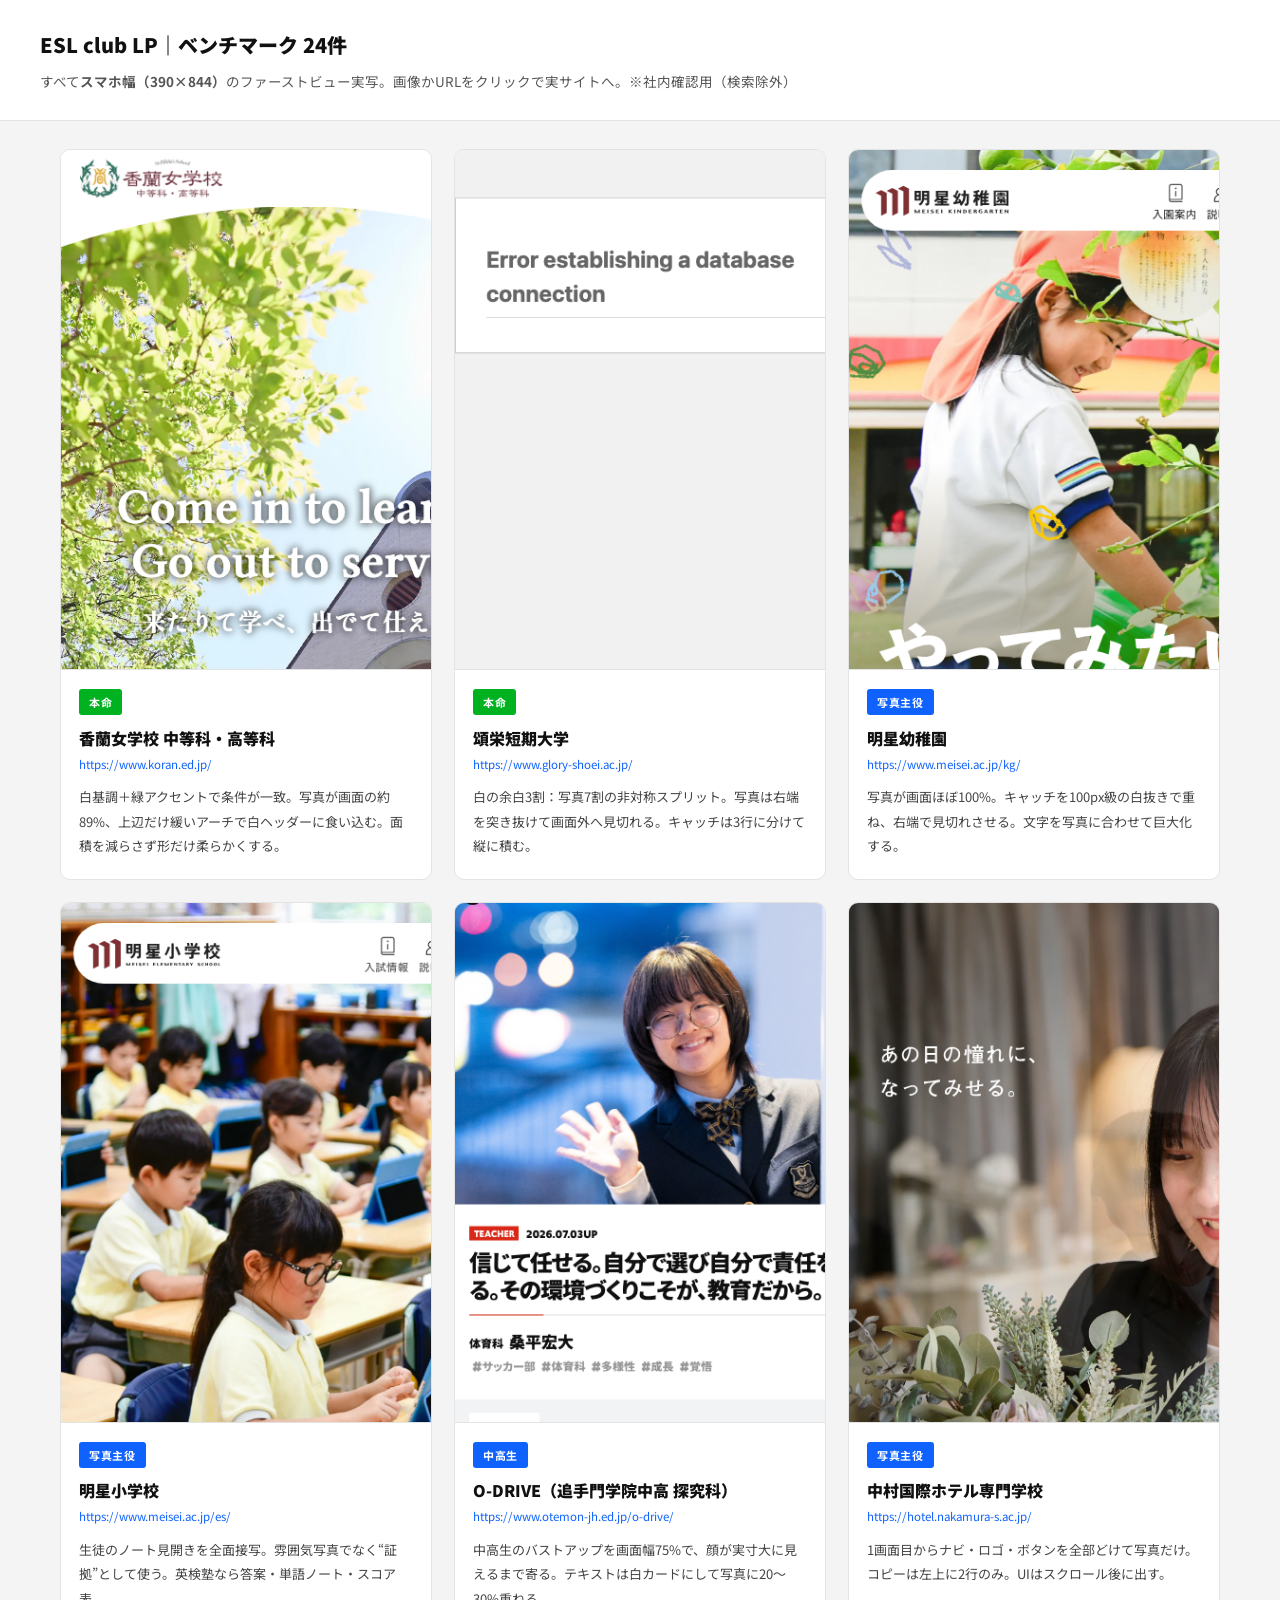
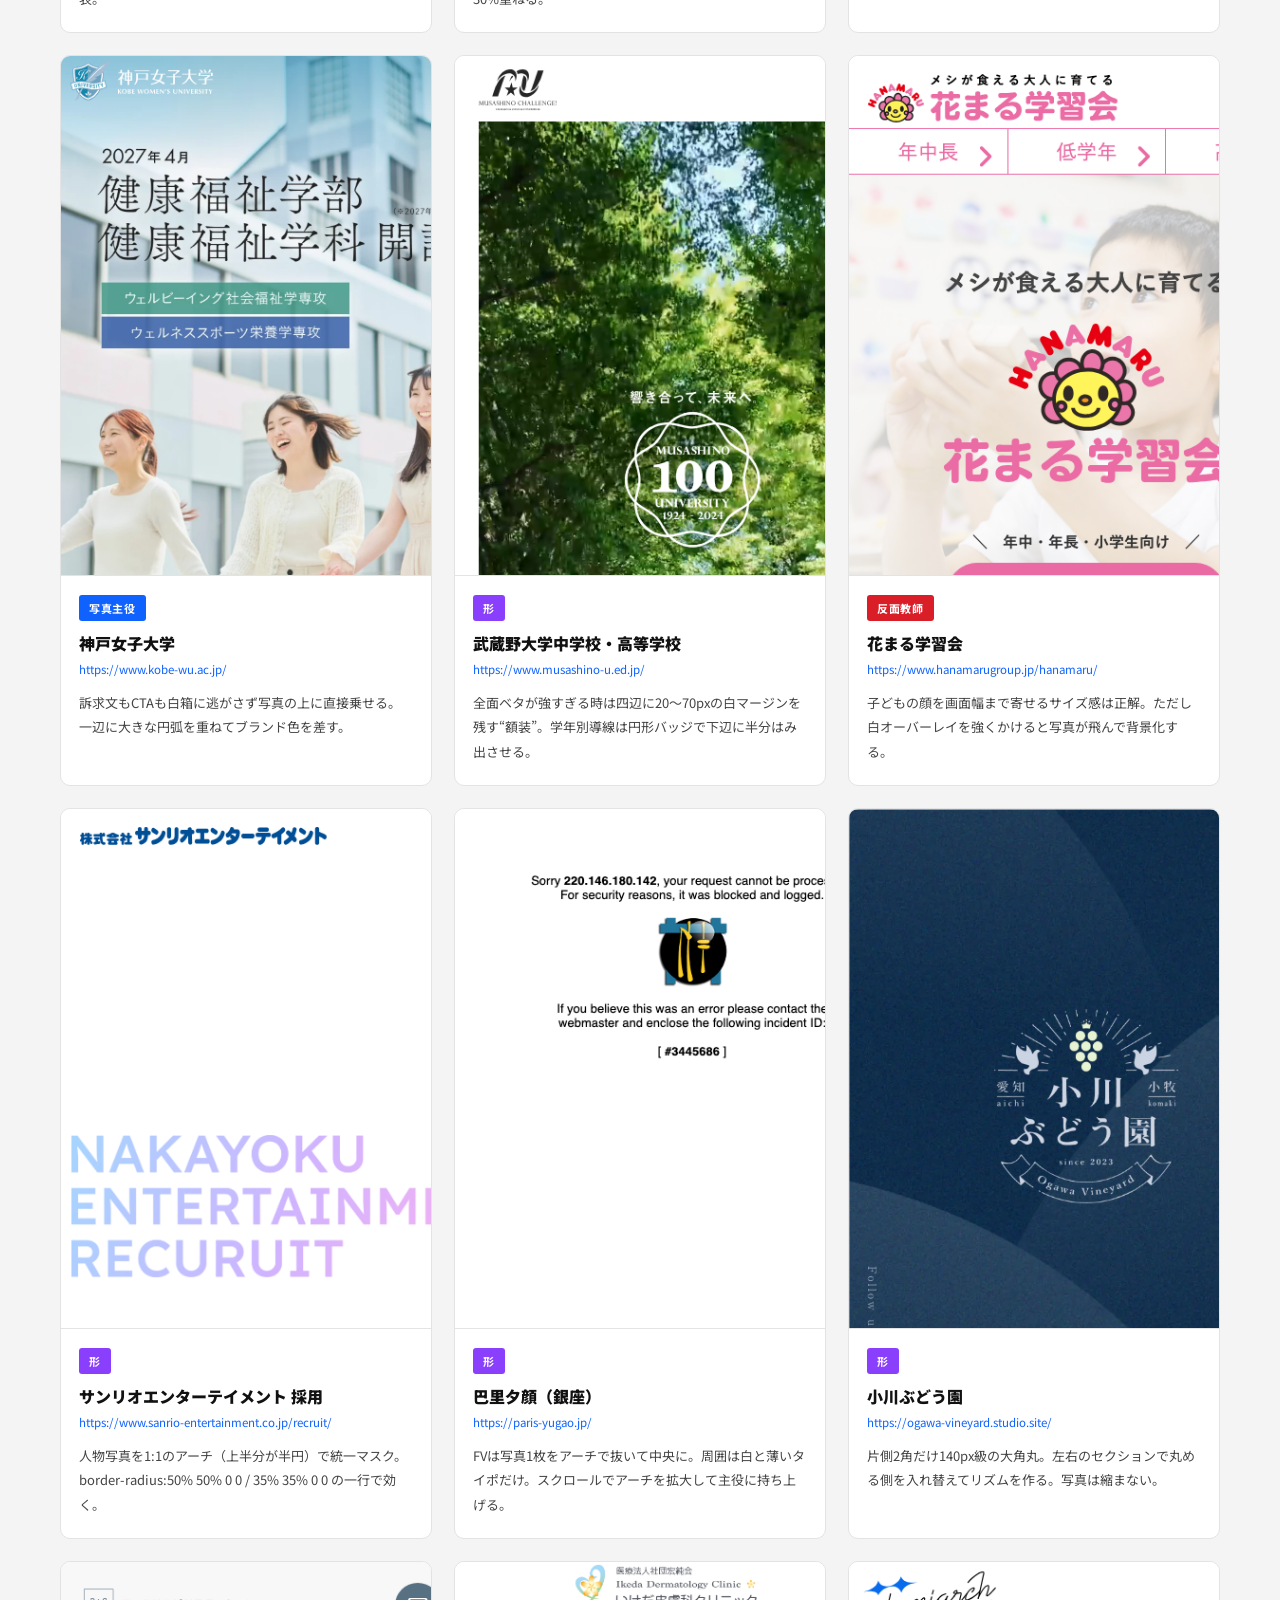
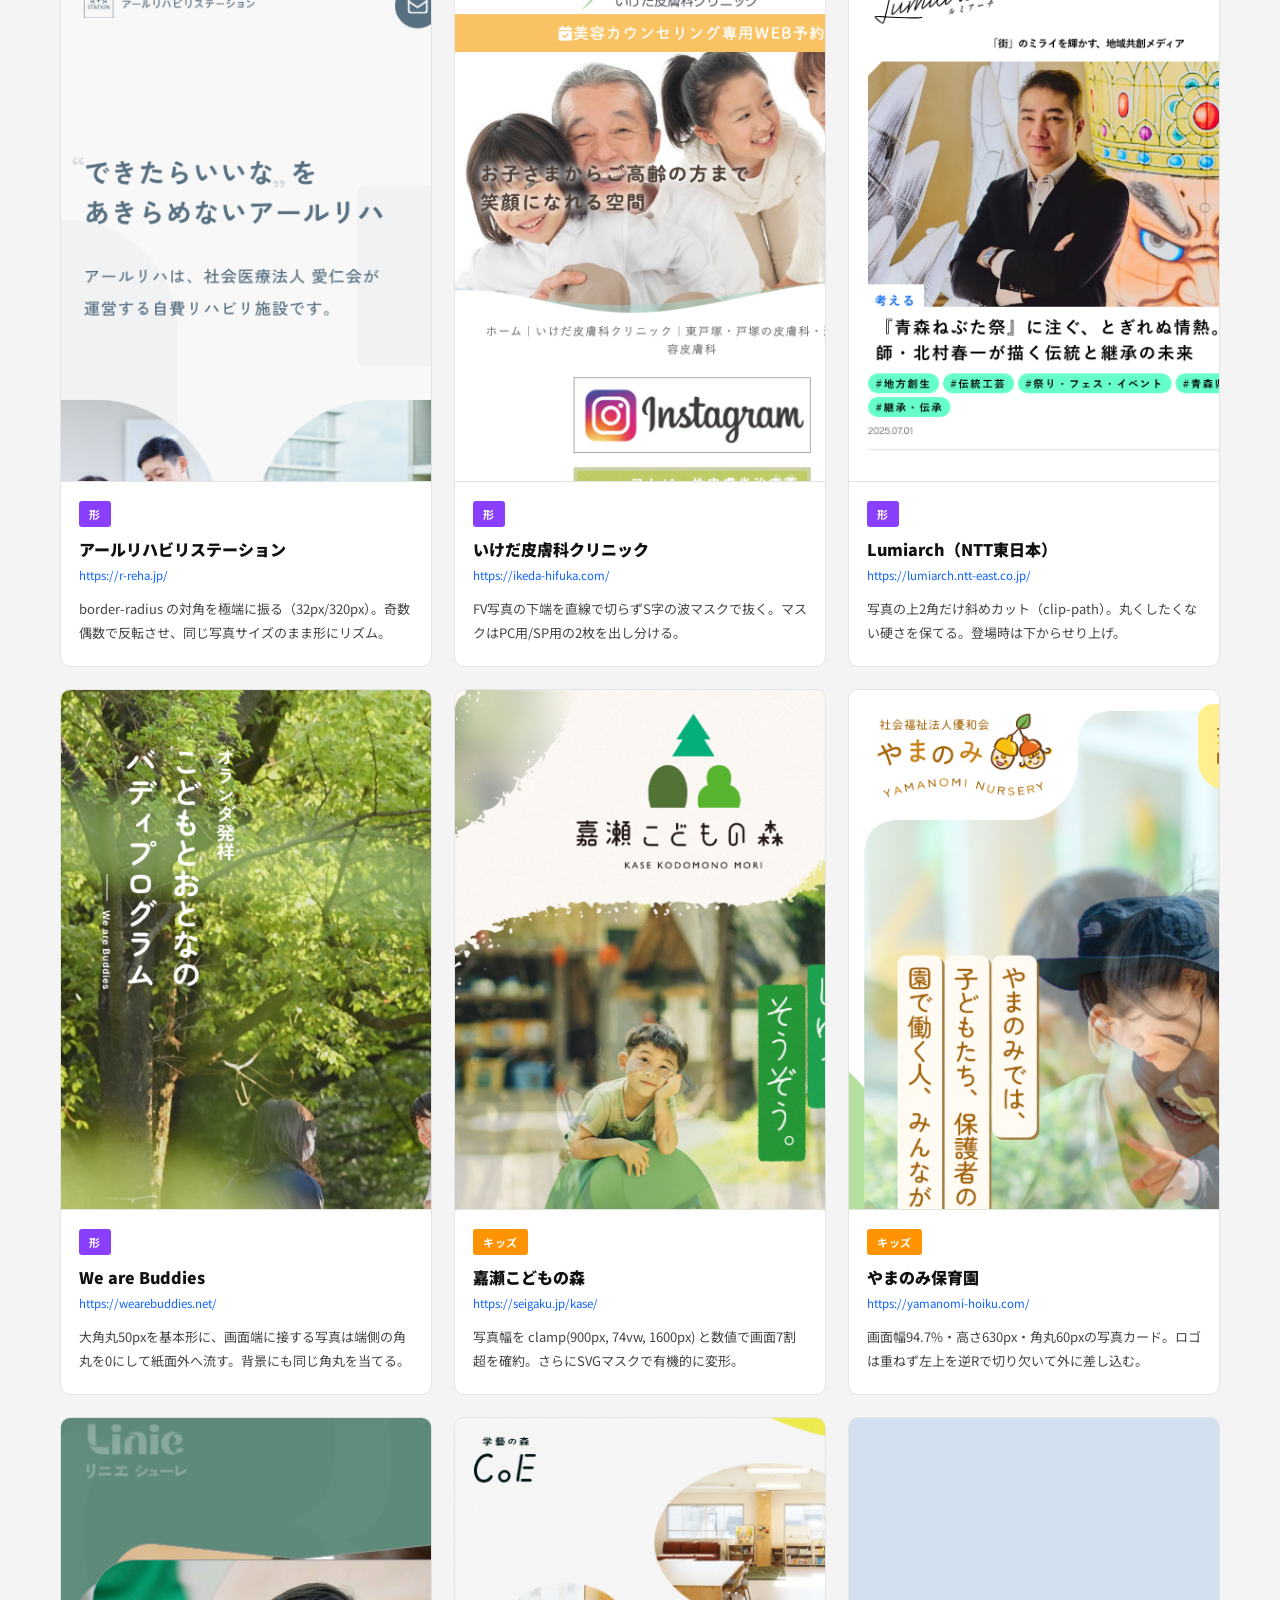
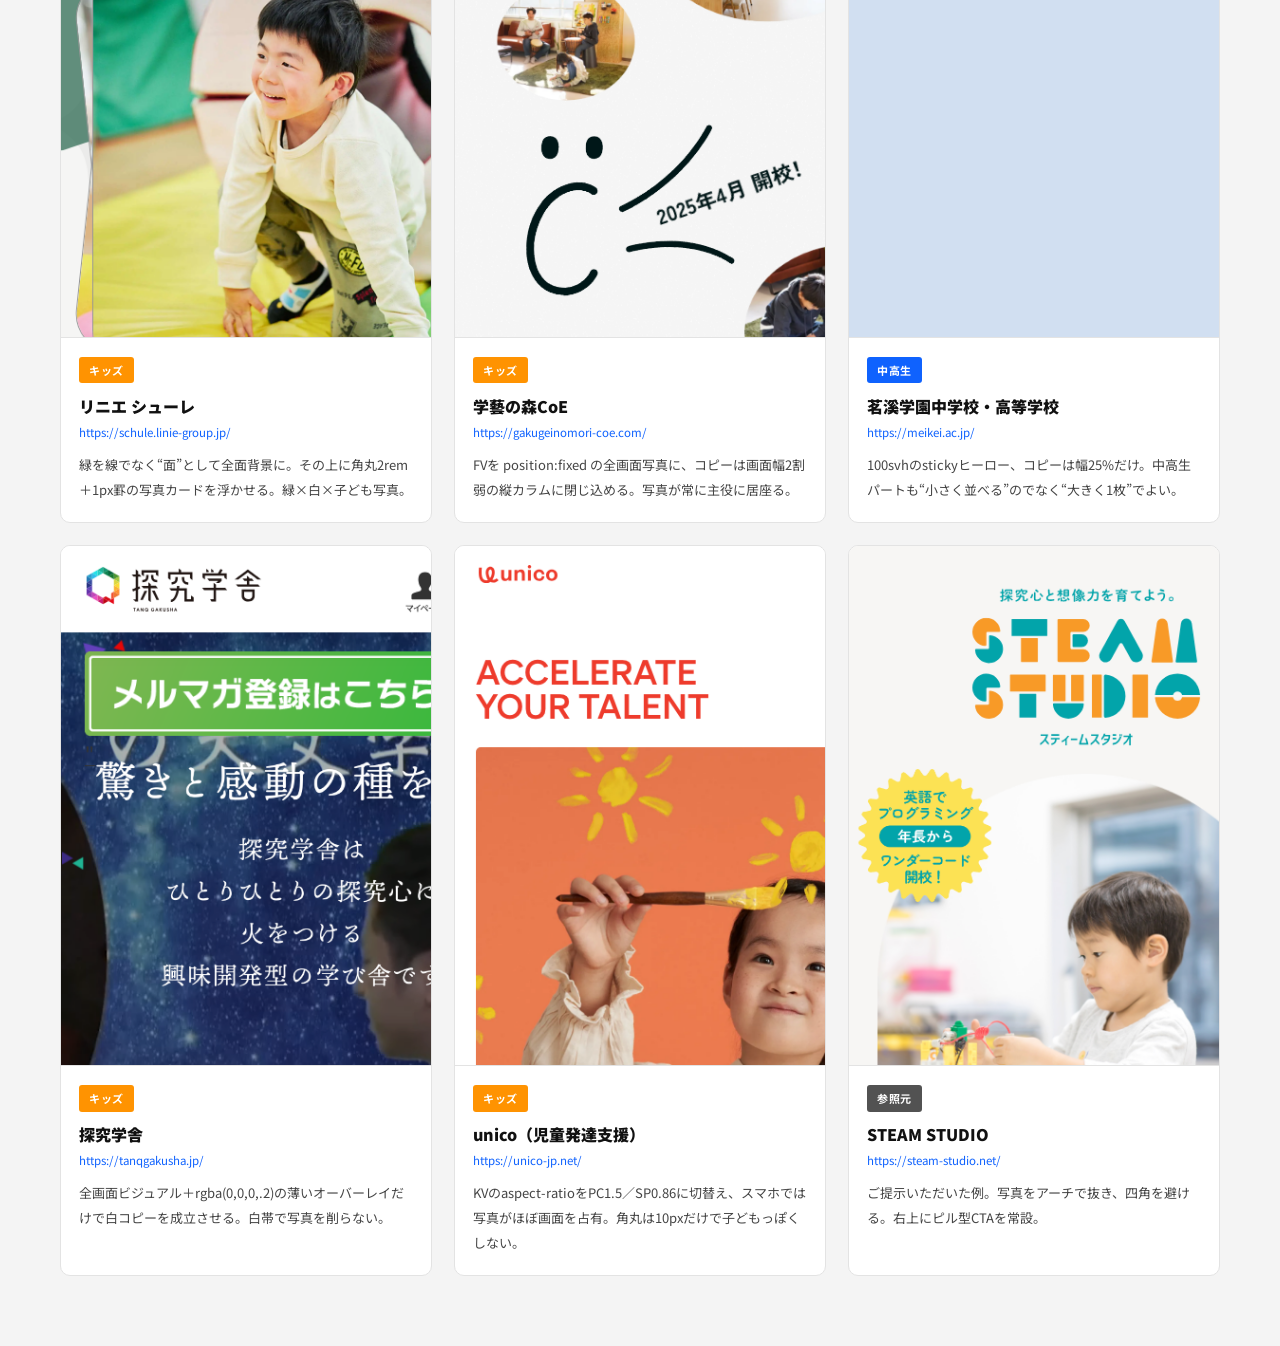
==== benchmark/index.html @ 128e9f3a "ベンチマーク24件のスマホ実写ギャラリーを追加" ====
<!DOCTYPE html>
<html lang="ja"><head><meta charset="UTF-8">
<meta name="viewport" content="width=device-width,initial-scale=1"><meta name="robots" content="noindex,nofollow">
<title>ESL club LP｜ベンチマーク 24件（スマホ表示）</title>
<link href="https://fonts.googleapis.com/css2?family=Noto+Sans+JP:wght@400;500;700;900&display=swap" rel="stylesheet">
<style>
*{box-sizing:border-box}
body{margin:0;font-family:"Noto Sans JP",sans-serif;background:#F4F4F4;color:#111;line-height:1.85}
header{background:#fff;border-bottom:1px solid #E3E3E3;padding:26px 20px}
header div{max-width:1200px;margin:0 auto}
h1{margin:0 0 6px;font-size:20px;font-weight:900}
header p{margin:0;font-size:13.5px;color:#555}
.wrap{max-width:1200px;margin:0 auto;padding:28px 20px 70px;display:grid;gap:22px;grid-template-columns:1fr}
@media(min-width:700px){.wrap{grid-template-columns:1fr 1fr}}
@media(min-width:1060px){.wrap{grid-template-columns:1fr 1fr 1fr}}
.c{background:#fff;border:1px solid #E3E3E3;border-radius:10px;overflow:hidden;display:flex;flex-direction:column}
.sh{display:block;background:#EDEDED;border-bottom:1px solid #E3E3E3;max-height:520px;overflow:hidden}
.sh img{width:100%;display:block}
.b{padding:16px 18px 20px}
.tag{display:inline-block;color:#fff;font-size:11px;font-weight:700;padding:3px 10px;border-radius:3px;letter-spacing:.06em}
h2{margin:10px 0 4px;font-size:16px;font-weight:900;line-height:1.5}
.u{display:block;font-size:11.5px;color:#0F62FE;word-break:break-all;text-decoration:none;margin-bottom:10px}
.u:hover{text-decoration:underline}
.b p{margin:0;font-size:13px;line-height:1.9;color:#444}
</style></head><body>
<header><div>
<h1>ESL club LP｜ベンチマーク 24件</h1>
<p>すべて<strong>スマホ幅（390×844）</strong>のファーストビュー実写。画像かURLをクリックで実サイトへ。※社内確認用（検索除外）</p>
</div></header>
<div class="wrap">
<article class="c">
  <a class="sh" href="https://www.koran.ed.jp/" target="_blank" rel="noopener"><img src="./img/koran.png" alt="香蘭女学校 中等科・高等科のスマホ表示" loading="lazy"></a>
  <div class="b">
    <span class="tag" style="background:#00B220">本命</span>
    <h2>香蘭女学校 中等科・高等科</h2>
    <a class="u" href="https://www.koran.ed.jp/" target="_blank" rel="noopener">https://www.koran.ed.jp/</a>
    <p>白基調＋緑アクセントで条件が一致。写真が画面の約89%、上辺だけ緩いアーチで白ヘッダーに食い込む。面積を減らさず形だけ柔らかくする。</p>
  </div>
</article>
<article class="c">
  <a class="sh" href="https://www.glory-shoei.ac.jp/" target="_blank" rel="noopener"><img src="./img/shoei.png" alt="頌栄短期大学のスマホ表示" loading="lazy"></a>
  <div class="b">
    <span class="tag" style="background:#00B220">本命</span>
    <h2>頌栄短期大学</h2>
    <a class="u" href="https://www.glory-shoei.ac.jp/" target="_blank" rel="noopener">https://www.glory-shoei.ac.jp/</a>
    <p>白の余白3割：写真7割の非対称スプリット。写真は右端を突き抜けて画面外へ見切れる。キャッチは3行に分けて縦に積む。</p>
  </div>
</article>
<article class="c">
  <a class="sh" href="https://www.meisei.ac.jp/kg/" target="_blank" rel="noopener"><img src="./img/meisei-kg.png" alt="明星幼稚園のスマホ表示" loading="lazy"></a>
  <div class="b">
    <span class="tag" style="background:#0F62FE">写真主役</span>
    <h2>明星幼稚園</h2>
    <a class="u" href="https://www.meisei.ac.jp/kg/" target="_blank" rel="noopener">https://www.meisei.ac.jp/kg/</a>
    <p>写真が画面ほぼ100%。キャッチを100px級の白抜きで重ね、右端で見切れさせる。文字を写真に合わせて巨大化する。</p>
  </div>
</article>
<article class="c">
  <a class="sh" href="https://www.meisei.ac.jp/es/" target="_blank" rel="noopener"><img src="./img/meisei-es.png" alt="明星小学校のスマホ表示" loading="lazy"></a>
  <div class="b">
    <span class="tag" style="background:#0F62FE">写真主役</span>
    <h2>明星小学校</h2>
    <a class="u" href="https://www.meisei.ac.jp/es/" target="_blank" rel="noopener">https://www.meisei.ac.jp/es/</a>
    <p>生徒のノート見開きを全面接写。雰囲気写真でなく“証拠”として使う。英検塾なら答案・単語ノート・スコア表。</p>
  </div>
</article>
<article class="c">
  <a class="sh" href="https://www.otemon-jh.ed.jp/o-drive/" target="_blank" rel="noopener"><img src="./img/odrive.png" alt="O-DRIVE（追手門学院中高 探究科）のスマホ表示" loading="lazy"></a>
  <div class="b">
    <span class="tag" style="background:#0F62FE">中高生</span>
    <h2>O-DRIVE（追手門学院中高 探究科）</h2>
    <a class="u" href="https://www.otemon-jh.ed.jp/o-drive/" target="_blank" rel="noopener">https://www.otemon-jh.ed.jp/o-drive/</a>
    <p>中高生のバストアップを画面幅75%で、顔が実寸大に見えるまで寄る。テキストは白カードにして写真に20〜30%重ねる。</p>
  </div>
</article>
<article class="c">
  <a class="sh" href="https://hotel.nakamura-s.ac.jp/" target="_blank" rel="noopener"><img src="./img/nakamura.png" alt="中村国際ホテル専門学校のスマホ表示" loading="lazy"></a>
  <div class="b">
    <span class="tag" style="background:#0F62FE">写真主役</span>
    <h2>中村国際ホテル専門学校</h2>
    <a class="u" href="https://hotel.nakamura-s.ac.jp/" target="_blank" rel="noopener">https://hotel.nakamura-s.ac.jp/</a>
    <p>1画面目からナビ・ロゴ・ボタンを全部どけて写真だけ。コピーは左上に2行のみ。UIはスクロール後に出す。</p>
  </div>
</article>
<article class="c">
  <a class="sh" href="https://www.kobe-wu.ac.jp/" target="_blank" rel="noopener"><img src="./img/kobe-wu.png" alt="神戸女子大学のスマホ表示" loading="lazy"></a>
  <div class="b">
    <span class="tag" style="background:#0F62FE">写真主役</span>
    <h2>神戸女子大学</h2>
    <a class="u" href="https://www.kobe-wu.ac.jp/" target="_blank" rel="noopener">https://www.kobe-wu.ac.jp/</a>
    <p>訴求文もCTAも白箱に逃がさず写真の上に直接乗せる。一辺に大きな円弧を重ねてブランド色を差す。</p>
  </div>
</article>
<article class="c">
  <a class="sh" href="https://www.musashino-u.ed.jp/" target="_blank" rel="noopener"><img src="./img/musashino.png" alt="武蔵野大学中学校・高等学校のスマホ表示" loading="lazy"></a>
  <div class="b">
    <span class="tag" style="background:#8A3FFC">形</span>
    <h2>武蔵野大学中学校・高等学校</h2>
    <a class="u" href="https://www.musashino-u.ed.jp/" target="_blank" rel="noopener">https://www.musashino-u.ed.jp/</a>
    <p>全面ベタが強すぎる時は四辺に20〜70pxの白マージンを残す“額装”。学年別導線は円形バッジで下辺に半分はみ出させる。</p>
  </div>
</article>
<article class="c">
  <a class="sh" href="https://www.hanamarugroup.jp/hanamaru/" target="_blank" rel="noopener"><img src="./img/hanamaru.png" alt="花まる学習会のスマホ表示" loading="lazy"></a>
  <div class="b">
    <span class="tag" style="background:#DA1E28">反面教師</span>
    <h2>花まる学習会</h2>
    <a class="u" href="https://www.hanamarugroup.jp/hanamaru/" target="_blank" rel="noopener">https://www.hanamarugroup.jp/hanamaru/</a>
    <p>子どもの顔を画面幅まで寄せるサイズ感は正解。ただし白オーバーレイを強くかけると写真が飛んで背景化する。</p>
  </div>
</article>
<article class="c">
  <a class="sh" href="https://www.sanrio-entertainment.co.jp/recruit/" target="_blank" rel="noopener"><img src="./img/sanrio.png" alt="サンリオエンターテイメント 採用のスマホ表示" loading="lazy"></a>
  <div class="b">
    <span class="tag" style="background:#8A3FFC">形</span>
    <h2>サンリオエンターテイメント 採用</h2>
    <a class="u" href="https://www.sanrio-entertainment.co.jp/recruit/" target="_blank" rel="noopener">https://www.sanrio-entertainment.co.jp/recruit/</a>
    <p>人物写真を1:1のアーチ（上半分が半円）で統一マスク。border-radius:50% 50% 0 0 / 35% 35% 0 0 の一行で効く。</p>
  </div>
</article>
<article class="c">
  <a class="sh" href="https://paris-yugao.jp/" target="_blank" rel="noopener"><img src="./img/yugao.png" alt="巴里夕顔（銀座）のスマホ表示" loading="lazy"></a>
  <div class="b">
    <span class="tag" style="background:#8A3FFC">形</span>
    <h2>巴里夕顔（銀座）</h2>
    <a class="u" href="https://paris-yugao.jp/" target="_blank" rel="noopener">https://paris-yugao.jp/</a>
    <p>FVは写真1枚をアーチで抜いて中央に。周囲は白と薄いタイポだけ。スクロールでアーチを拡大して主役に持ち上げる。</p>
  </div>
</article>
<article class="c">
  <a class="sh" href="https://ogawa-vineyard.studio.site/" target="_blank" rel="noopener"><img src="./img/ogawa.png" alt="小川ぶどう園のスマホ表示" loading="lazy"></a>
  <div class="b">
    <span class="tag" style="background:#8A3FFC">形</span>
    <h2>小川ぶどう園</h2>
    <a class="u" href="https://ogawa-vineyard.studio.site/" target="_blank" rel="noopener">https://ogawa-vineyard.studio.site/</a>
    <p>片側2角だけ140px級の大角丸。左右のセクションで丸める側を入れ替えてリズムを作る。写真は縮まない。</p>
  </div>
</article>
<article class="c">
  <a class="sh" href="https://r-reha.jp/" target="_blank" rel="noopener"><img src="./img/r-reha.png" alt="アールリハビリステーションのスマホ表示" loading="lazy"></a>
  <div class="b">
    <span class="tag" style="background:#8A3FFC">形</span>
    <h2>アールリハビリステーション</h2>
    <a class="u" href="https://r-reha.jp/" target="_blank" rel="noopener">https://r-reha.jp/</a>
    <p>border-radius の対角を極端に振る（32px/320px）。奇数偶数で反転させ、同じ写真サイズのまま形にリズム。</p>
  </div>
</article>
<article class="c">
  <a class="sh" href="https://ikeda-hifuka.com/" target="_blank" rel="noopener"><img src="./img/ikeda.png" alt="いけだ皮膚科クリニックのスマホ表示" loading="lazy"></a>
  <div class="b">
    <span class="tag" style="background:#8A3FFC">形</span>
    <h2>いけだ皮膚科クリニック</h2>
    <a class="u" href="https://ikeda-hifuka.com/" target="_blank" rel="noopener">https://ikeda-hifuka.com/</a>
    <p>FV写真の下端を直線で切らずS字の波マスクで抜く。マスクはPC用/SP用の2枚を出し分ける。</p>
  </div>
</article>
<article class="c">
  <a class="sh" href="https://lumiarch.ntt-east.co.jp/" target="_blank" rel="noopener"><img src="./img/lumiarch.png" alt="Lumiarch（NTT東日本）のスマホ表示" loading="lazy"></a>
  <div class="b">
    <span class="tag" style="background:#8A3FFC">形</span>
    <h2>Lumiarch（NTT東日本）</h2>
    <a class="u" href="https://lumiarch.ntt-east.co.jp/" target="_blank" rel="noopener">https://lumiarch.ntt-east.co.jp/</a>
    <p>写真の上2角だけ斜めカット（clip-path）。丸くしたくない硬さを保てる。登場時は下からせり上げ。</p>
  </div>
</article>
<article class="c">
  <a class="sh" href="https://wearebuddies.net/" target="_blank" rel="noopener"><img src="./img/buddies.png" alt="We are Buddiesのスマホ表示" loading="lazy"></a>
  <div class="b">
    <span class="tag" style="background:#8A3FFC">形</span>
    <h2>We are Buddies</h2>
    <a class="u" href="https://wearebuddies.net/" target="_blank" rel="noopener">https://wearebuddies.net/</a>
    <p>大角丸50pxを基本形に、画面端に接する写真は端側の角丸を0にして紙面外へ流す。背景にも同じ角丸を当てる。</p>
  </div>
</article>
<article class="c">
  <a class="sh" href="https://seigaku.jp/kase/" target="_blank" rel="noopener"><img src="./img/kase.png" alt="嘉瀬こどもの森のスマホ表示" loading="lazy"></a>
  <div class="b">
    <span class="tag" style="background:#FF9301">キッズ</span>
    <h2>嘉瀬こどもの森</h2>
    <a class="u" href="https://seigaku.jp/kase/" target="_blank" rel="noopener">https://seigaku.jp/kase/</a>
    <p>写真幅を clamp(900px, 74vw, 1600px) と数値で画面7割超を確約。さらにSVGマスクで有機的に変形。</p>
  </div>
</article>
<article class="c">
  <a class="sh" href="https://yamanomi-hoiku.com/" target="_blank" rel="noopener"><img src="./img/yamanomi.png" alt="やまのみ保育園のスマホ表示" loading="lazy"></a>
  <div class="b">
    <span class="tag" style="background:#FF9301">キッズ</span>
    <h2>やまのみ保育園</h2>
    <a class="u" href="https://yamanomi-hoiku.com/" target="_blank" rel="noopener">https://yamanomi-hoiku.com/</a>
    <p>画面幅94.7%・高さ630px・角丸60pxの写真カード。ロゴは重ねず左上を逆Rで切り欠いて外に差し込む。</p>
  </div>
</article>
<article class="c">
  <a class="sh" href="https://schule.linie-group.jp/" target="_blank" rel="noopener"><img src="./img/linie.png" alt="リニエ シューレのスマホ表示" loading="lazy"></a>
  <div class="b">
    <span class="tag" style="background:#FF9301">キッズ</span>
    <h2>リニエ シューレ</h2>
    <a class="u" href="https://schule.linie-group.jp/" target="_blank" rel="noopener">https://schule.linie-group.jp/</a>
    <p>緑を線でなく“面”として全面背景に。その上に角丸2rem＋1px罫の写真カードを浮かせる。緑×白×子ども写真。</p>
  </div>
</article>
<article class="c">
  <a class="sh" href="https://gakugeinomori-coe.com/" target="_blank" rel="noopener"><img src="./img/gakugei.png" alt="学藝の森CoEのスマホ表示" loading="lazy"></a>
  <div class="b">
    <span class="tag" style="background:#FF9301">キッズ</span>
    <h2>学藝の森CoE</h2>
    <a class="u" href="https://gakugeinomori-coe.com/" target="_blank" rel="noopener">https://gakugeinomori-coe.com/</a>
    <p>FVを position:fixed の全画面写真に、コピーは画面幅2割弱の縦カラムに閉じ込める。写真が常に主役に居座る。</p>
  </div>
</article>
<article class="c">
  <a class="sh" href="https://meikei.ac.jp/" target="_blank" rel="noopener"><img src="./img/meikei.png" alt="茗溪学園中学校・高等学校のスマホ表示" loading="lazy"></a>
  <div class="b">
    <span class="tag" style="background:#0F62FE">中高生</span>
    <h2>茗溪学園中学校・高等学校</h2>
    <a class="u" href="https://meikei.ac.jp/" target="_blank" rel="noopener">https://meikei.ac.jp/</a>
    <p>100svhのstickyヒーロー、コピーは幅25%だけ。中高生パートも“小さく並べる”のでなく“大きく1枚”でよい。</p>
  </div>
</article>
<article class="c">
  <a class="sh" href="https://tanqgakusha.jp/" target="_blank" rel="noopener"><img src="./img/tanq.png" alt="探究学舎のスマホ表示" loading="lazy"></a>
  <div class="b">
    <span class="tag" style="background:#FF9301">キッズ</span>
    <h2>探究学舎</h2>
    <a class="u" href="https://tanqgakusha.jp/" target="_blank" rel="noopener">https://tanqgakusha.jp/</a>
    <p>全画面ビジュアル＋rgba(0,0,0,.2)の薄いオーバーレイだけで白コピーを成立させる。白帯で写真を削らない。</p>
  </div>
</article>
<article class="c">
  <a class="sh" href="https://unico-jp.net/" target="_blank" rel="noopener"><img src="./img/unico.png" alt="unico（児童発達支援）のスマホ表示" loading="lazy"></a>
  <div class="b">
    <span class="tag" style="background:#FF9301">キッズ</span>
    <h2>unico（児童発達支援）</h2>
    <a class="u" href="https://unico-jp.net/" target="_blank" rel="noopener">https://unico-jp.net/</a>
    <p>KVのaspect-ratioをPC1.5／SP0.86に切替え、スマホでは写真がほぼ画面を占有。角丸は10pxだけで子どもっぽくしない。</p>
  </div>
</article>
<article class="c">
  <a class="sh" href="https://steam-studio.net/" target="_blank" rel="noopener"><img src="./img/steamstudio.png" alt="STEAM STUDIOのスマホ表示" loading="lazy"></a>
  <div class="b">
    <span class="tag" style="background:#525252">参照元</span>
    <h2>STEAM STUDIO</h2>
    <a class="u" href="https://steam-studio.net/" target="_blank" rel="noopener">https://steam-studio.net/</a>
    <p>ご提示いただいた例。写真をアーチで抜き、四角を避ける。右上にピル型CTAを常設。</p>
  </div>
</article>
</div>
</body></html>
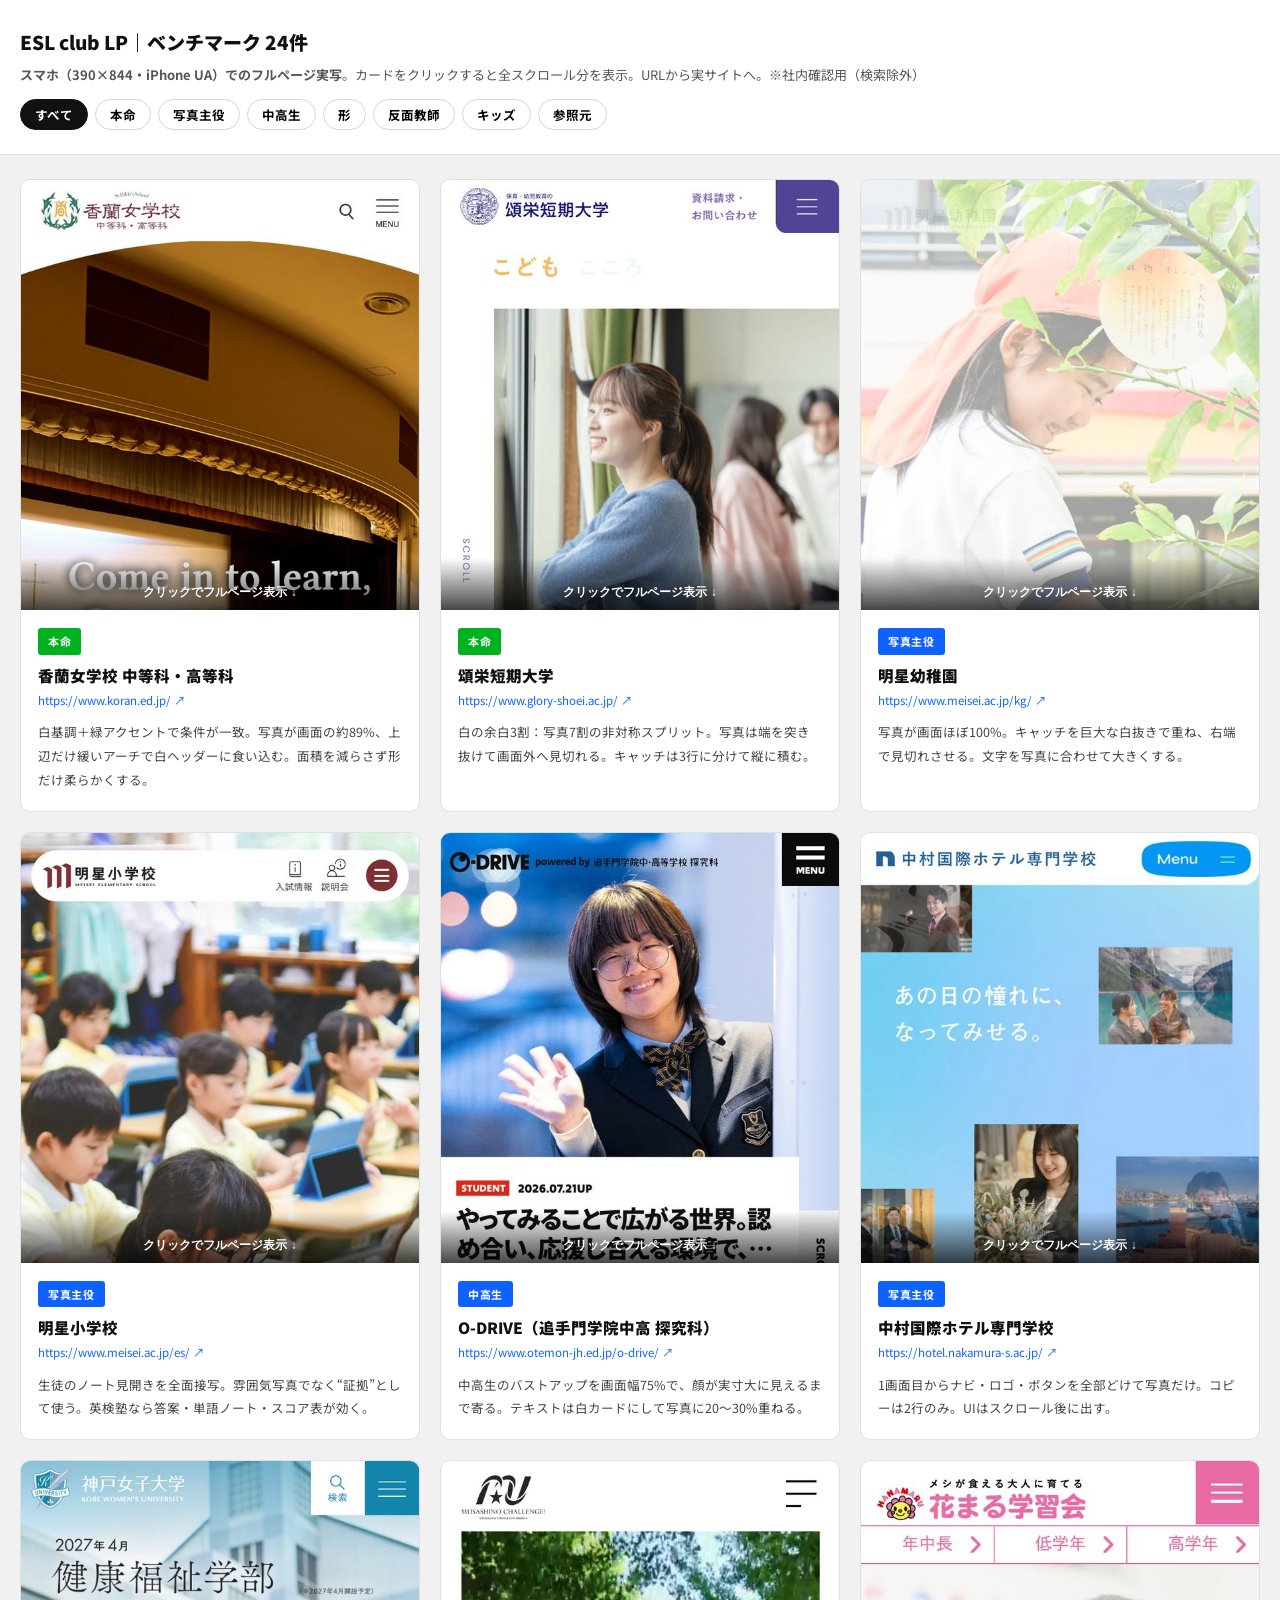
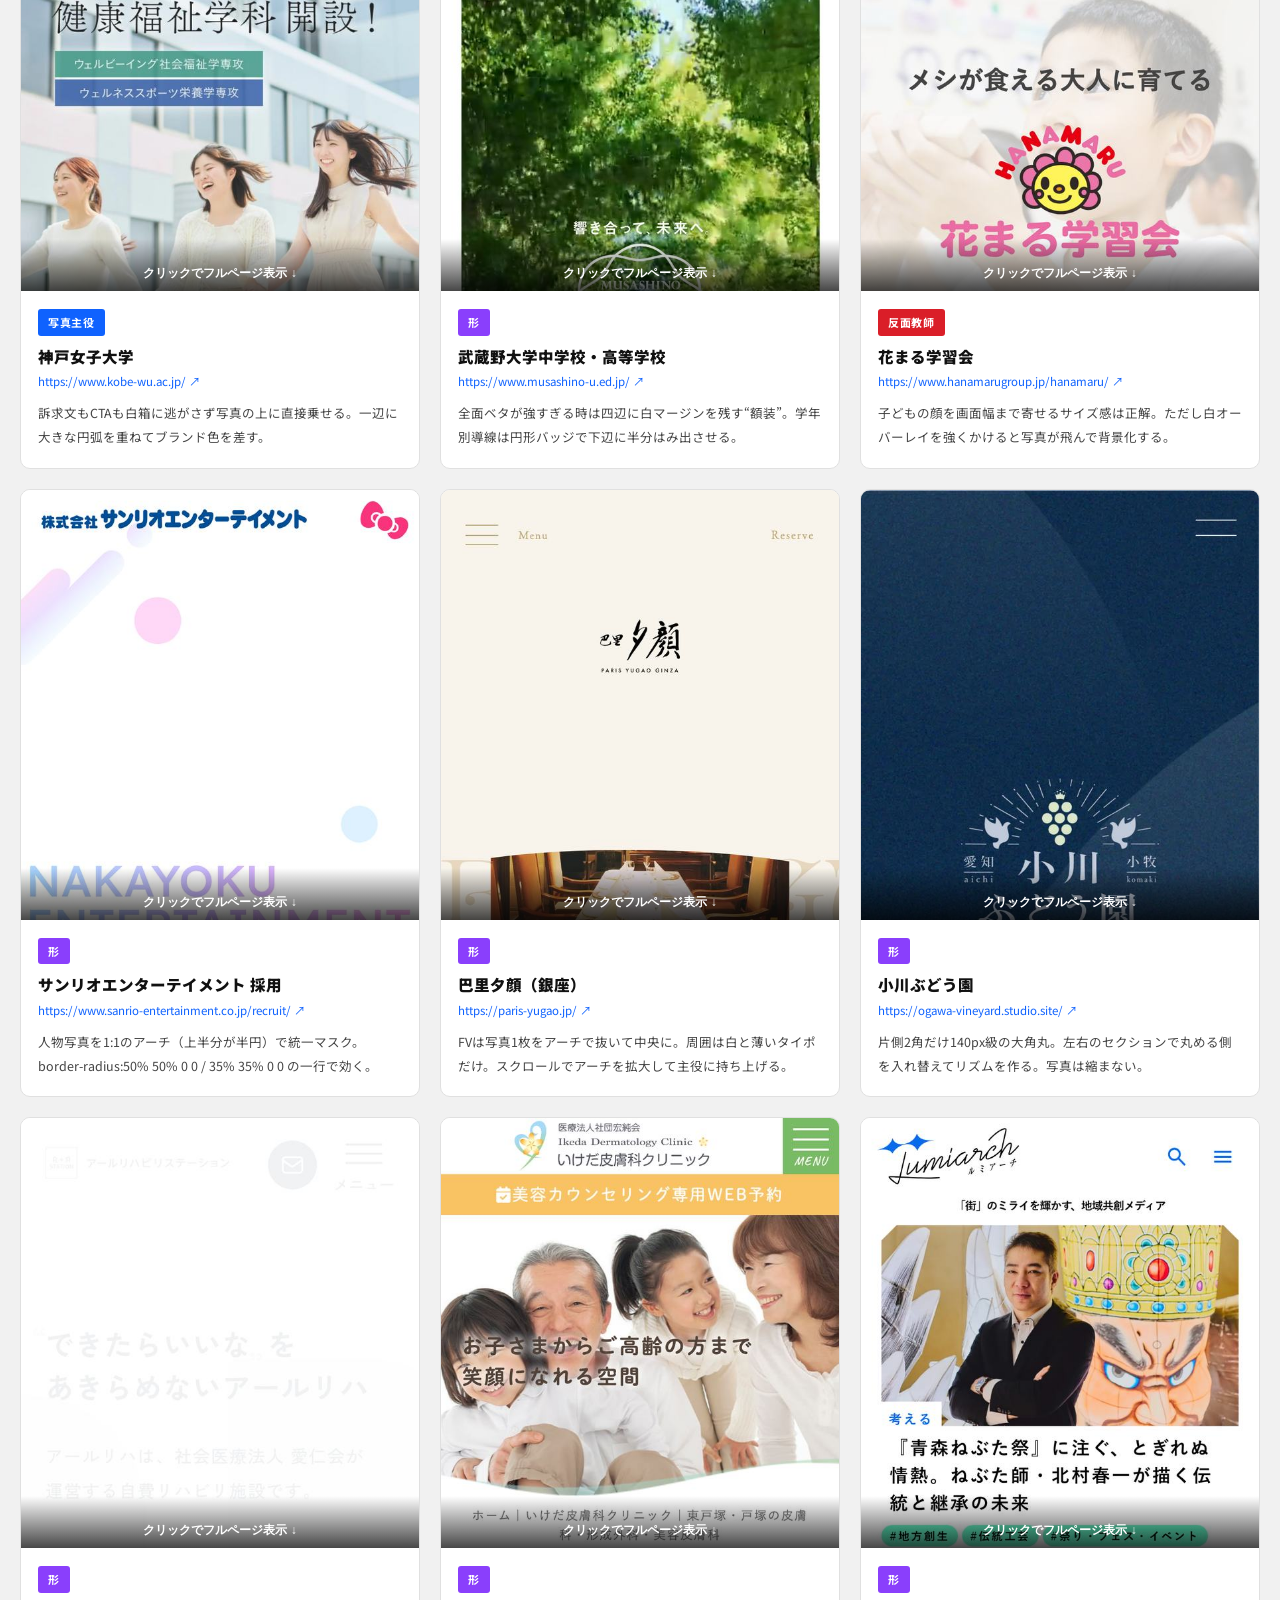
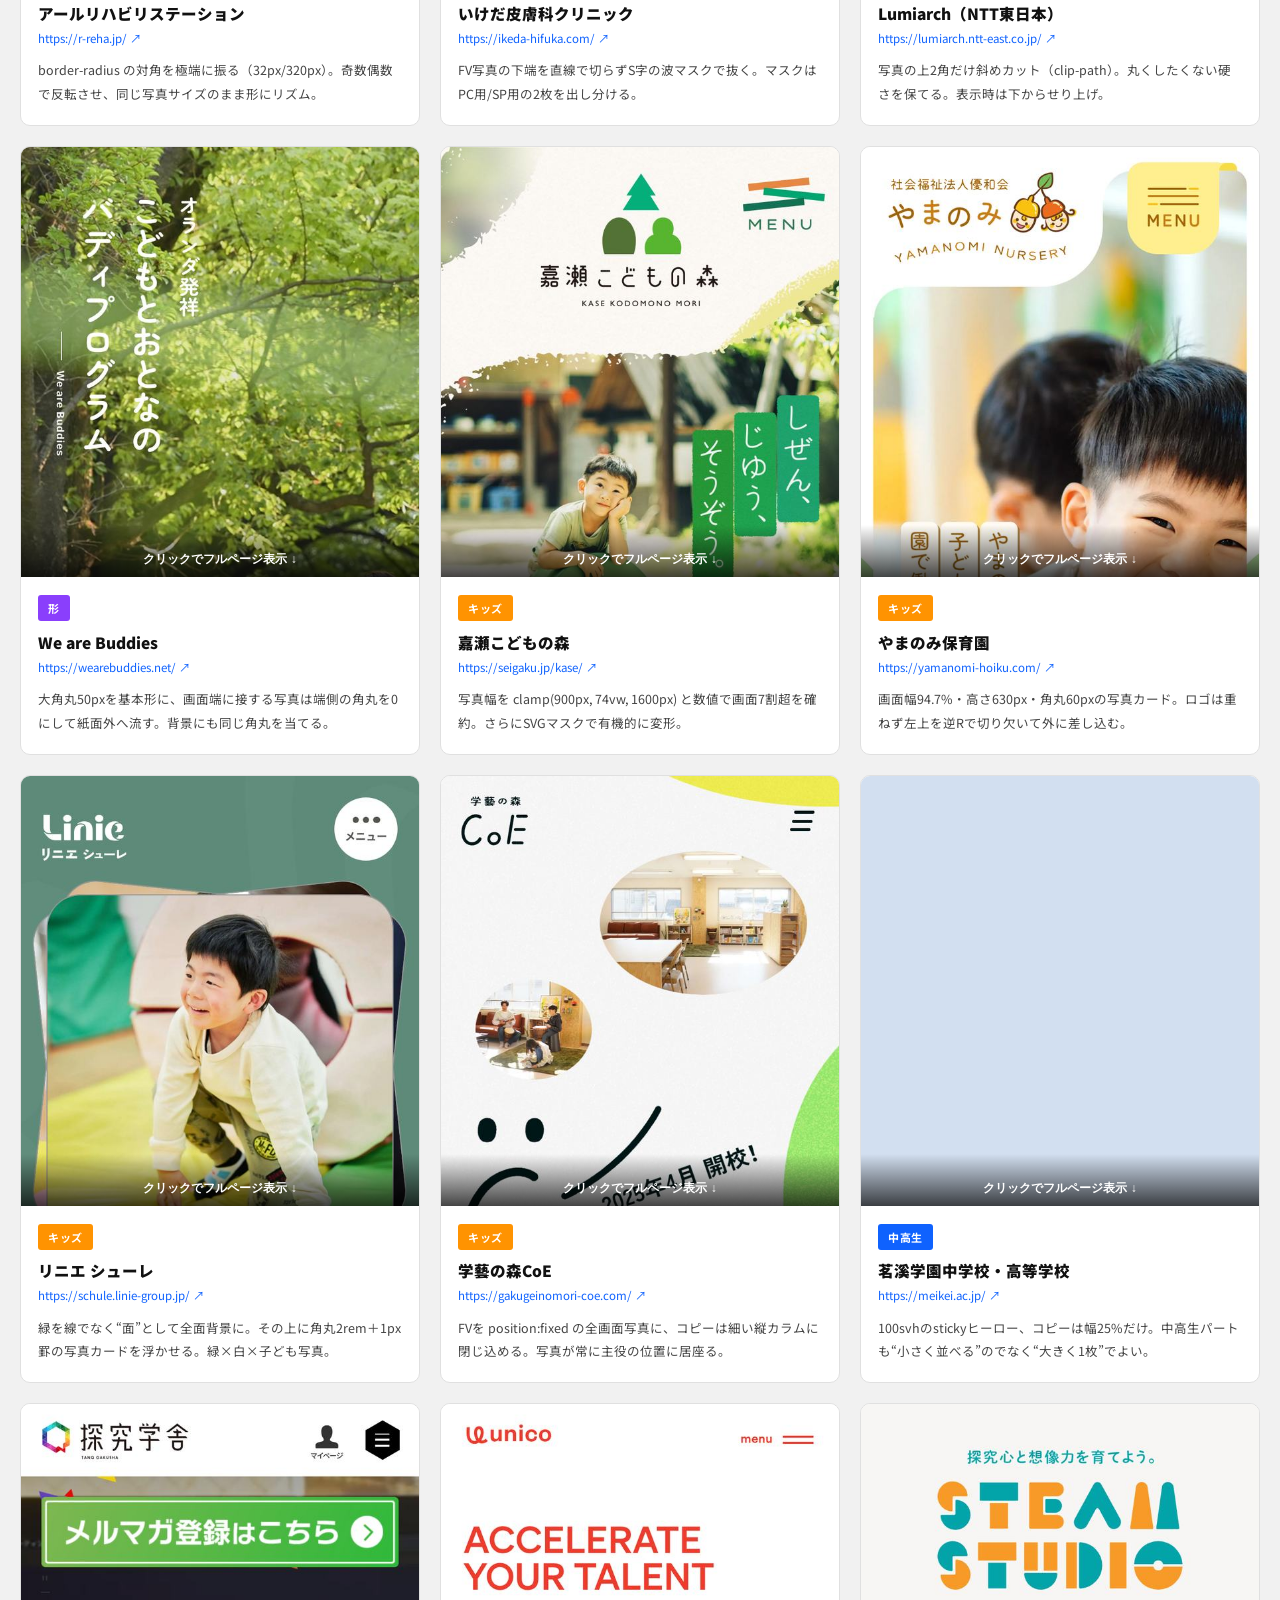
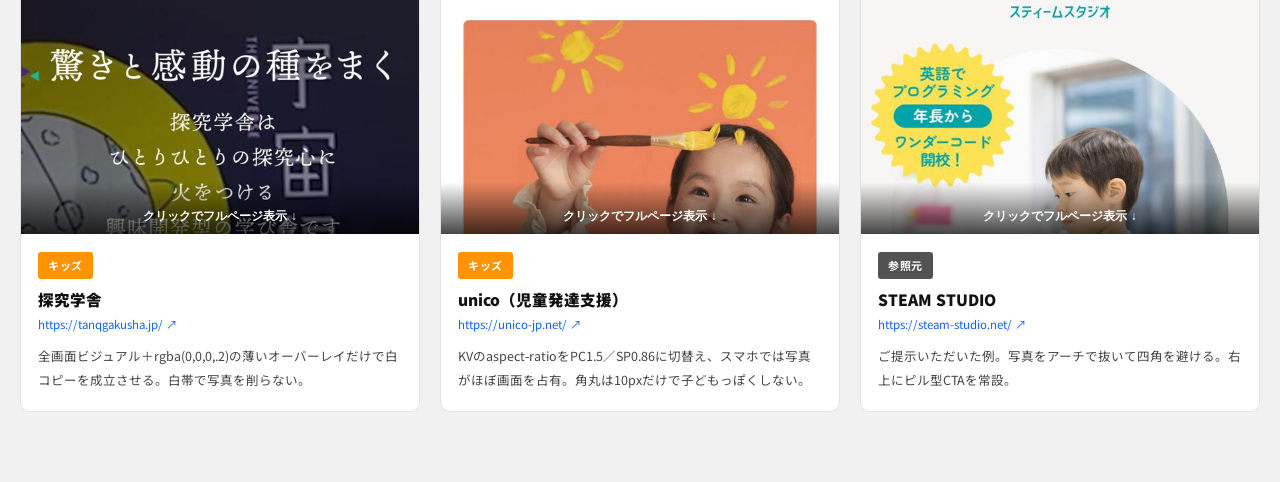
==== commit db9be317: "ベンチマーク: スマホ・フルページ実写24件に差し替え(CDP captureBeyondViewport)" ====
--- a/benchmark/index.html
+++ b/benchmark/index.html
@@ -1,248 +1,353 @@
 <!DOCTYPE html>
 <html lang="ja"><head><meta charset="UTF-8">
 <meta name="viewport" content="width=device-width,initial-scale=1"><meta name="robots" content="noindex,nofollow">
-<title>ESL club LP｜ベンチマーク 24件（スマホ表示）</title>
+<title>ESL club LP｜ベンチマーク 24件（スマホ・フルページ）</title>
 <link href="https://fonts.googleapis.com/css2?family=Noto+Sans+JP:wght@400;500;700;900&display=swap" rel="stylesheet">
 <style>
 *{box-sizing:border-box}
-body{margin:0;font-family:"Noto Sans JP",sans-serif;background:#F4F4F4;color:#111;line-height:1.85}
-header{background:#fff;border-bottom:1px solid #E3E3E3;padding:26px 20px}
-header div{max-width:1200px;margin:0 auto}
-h1{margin:0 0 6px;font-size:20px;font-weight:900}
-header p{margin:0;font-size:13.5px;color:#555}
-.wrap{max-width:1200px;margin:0 auto;padding:28px 20px 70px;display:grid;gap:22px;grid-template-columns:1fr}
-@media(min-width:700px){.wrap{grid-template-columns:1fr 1fr}}
-@media(min-width:1060px){.wrap{grid-template-columns:1fr 1fr 1fr}}
-.c{background:#fff;border:1px solid #E3E3E3;border-radius:10px;overflow:hidden;display:flex;flex-direction:column}
-.sh{display:block;background:#EDEDED;border-bottom:1px solid #E3E3E3;max-height:520px;overflow:hidden}
+body{margin:0;font-family:"Noto Sans JP",sans-serif;background:#F1F1F1;color:#111;line-height:1.85}
+header{background:#fff;border-bottom:1px solid #E0E0E0;padding:24px 20px;position:sticky;top:0;z-index:10}
+header .in{max-width:1280px;margin:0 auto}
+h1{margin:0 0 4px;font-size:19px;font-weight:900}
+header p{margin:0 0 12px;font-size:13px;color:#555}
+.filters{display:flex;gap:7px;flex-wrap:wrap}
+.f{border:1px solid #D5D5D5;background:#fff;border-radius:999px;padding:5px 14px;font-family:inherit;font-size:12.5px;font-weight:700;cursor:pointer}
+.f.on{background:#111;color:#fff;border-color:#111}
+.wrap{max-width:1280px;margin:0 auto;padding:24px 20px 70px;display:grid;gap:20px;grid-template-columns:1fr}
+@media(min-width:720px){.wrap{grid-template-columns:1fr 1fr}}
+@media(min-width:1080px){.wrap{grid-template-columns:1fr 1fr 1fr}}
+.c{background:#fff;border:1px solid #E0E0E0;border-radius:10px;overflow:hidden;display:flex;flex-direction:column}
+.c[hidden]{display:none}
+.sh{display:block;width:100%;padding:0;border:0;background:#E9E9E9;cursor:pointer;position:relative;max-height:430px;overflow:hidden}
 .sh img{width:100%;display:block}
-.b{padding:16px 18px 20px}
+.more{position:absolute;left:0;right:0;bottom:0;background:linear-gradient(transparent,rgba(0,0,0,.72));color:#fff;font-size:12px;font-weight:700;padding:26px 10px 9px;text-align:center}
+.b{padding:15px 17px 19px}
 .tag{display:inline-block;color:#fff;font-size:11px;font-weight:700;padding:3px 10px;border-radius:3px;letter-spacing:.06em}
-h2{margin:10px 0 4px;font-size:16px;font-weight:900;line-height:1.5}
-.u{display:block;font-size:11.5px;color:#0F62FE;word-break:break-all;text-decoration:none;margin-bottom:10px}
-.u:hover{text-decoration:underline}
-.b p{margin:0;font-size:13px;line-height:1.9;color:#444}
+h2{margin:9px 0 3px;font-size:15.5px;font-weight:900;line-height:1.5}
+.u{display:block;font-size:11.5px;color:#0F62FE;word-break:break-all;text-decoration:none;margin-bottom:9px}
+.b p{margin:0;font-size:12.5px;line-height:1.9;color:#444}
+dialog{border:0;padding:0;max-width:none;width:min(440px,96vw);max-height:94vh;border-radius:12px;overflow:hidden}
+dialog::backdrop{background:rgba(0,0,0,.72)}
+.dh{position:sticky;top:0;background:#111;color:#fff;display:flex;justify-content:space-between;align-items:center;padding:11px 14px;font-size:13.5px;font-weight:700}
+.dh button{background:#fff;color:#111;border:0;border-radius:5px;padding:5px 12px;font-family:inherit;font-weight:700;cursor:pointer}
+.dbody{overflow-y:auto;max-height:calc(94vh - 44px);background:#333}
+.dbody img{width:100%;display:block}
 </style></head><body>
-<header><div>
+<header><div class="in">
 <h1>ESL club LP｜ベンチマーク 24件</h1>
-<p>すべて<strong>スマホ幅（390×844）</strong>のファーストビュー実写。画像かURLをクリックで実サイトへ。※社内確認用（検索除外）</p>
+<p><strong>スマホ（390×844・iPhone UA）でのフルページ実写</strong>。カードをクリックすると全スクロール分を表示。URLから実サイトへ。※社内確認用（検索除外）</p>
+<div class="filters"><button class="f on" data-f="all">すべて</button><button class="f" data-f="本命">本命</button><button class="f" data-f="写真主役">写真主役</button><button class="f" data-f="中高生">中高生</button><button class="f" data-f="形">形</button><button class="f" data-f="反面教師">反面教師</button><button class="f" data-f="キッズ">キッズ</button><button class="f" data-f="参照元">参照元</button></div>
 </div></header>
 <div class="wrap">
-<article class="c">
-  <a class="sh" href="https://www.koran.ed.jp/" target="_blank" rel="noopener"><img src="./img/koran.png" alt="香蘭女学校 中等科・高等科のスマホ表示" loading="lazy"></a>
+<article class="c" data-cat="本命">
+  <button class="sh" type="button" data-full="./img/full/koran.jpg" data-title="香蘭女学校 中等科・高等科" aria-label="香蘭女学校 中等科・高等科 のフルページを開く">
+    <img src="./img/thumb/koran.jpg" alt="香蘭女学校 中等科・高等科 のスマホ表示" loading="lazy">
+    <span class="more">クリックでフルページ表示 ↓</span>
+  </button>
   <div class="b">
     <span class="tag" style="background:#00B220">本命</span>
     <h2>香蘭女学校 中等科・高等科</h2>
-    <a class="u" href="https://www.koran.ed.jp/" target="_blank" rel="noopener">https://www.koran.ed.jp/</a>
+    <a class="u" href="https://www.koran.ed.jp/" target="_blank" rel="noopener">https://www.koran.ed.jp/ ↗</a>
     <p>白基調＋緑アクセントで条件が一致。写真が画面の約89%、上辺だけ緩いアーチで白ヘッダーに食い込む。面積を減らさず形だけ柔らかくする。</p>
   </div>
 </article>
-<article class="c">
-  <a class="sh" href="https://www.glory-shoei.ac.jp/" target="_blank" rel="noopener"><img src="./img/shoei.png" alt="頌栄短期大学のスマホ表示" loading="lazy"></a>
+<article class="c" data-cat="本命">
+  <button class="sh" type="button" data-full="./img/full/shoei.jpg" data-title="頌栄短期大学" aria-label="頌栄短期大学 のフルページを開く">
+    <img src="./img/thumb/shoei.jpg" alt="頌栄短期大学 のスマホ表示" loading="lazy">
+    <span class="more">クリックでフルページ表示 ↓</span>
+  </button>
   <div class="b">
     <span class="tag" style="background:#00B220">本命</span>
     <h2>頌栄短期大学</h2>
-    <a class="u" href="https://www.glory-shoei.ac.jp/" target="_blank" rel="noopener">https://www.glory-shoei.ac.jp/</a>
-    <p>白の余白3割：写真7割の非対称スプリット。写真は右端を突き抜けて画面外へ見切れる。キャッチは3行に分けて縦に積む。</p>
-  </div>
-</article>
-<article class="c">
-  <a class="sh" href="https://www.meisei.ac.jp/kg/" target="_blank" rel="noopener"><img src="./img/meisei-kg.png" alt="明星幼稚園のスマホ表示" loading="lazy"></a>
+    <a class="u" href="https://www.glory-shoei.ac.jp/" target="_blank" rel="noopener">https://www.glory-shoei.ac.jp/ ↗</a>
+    <p>白の余白3割：写真7割の非対称スプリット。写真は端を突き抜けて画面外へ見切れる。キャッチは3行に分けて縦に積む。</p>
+  </div>
+</article>
+<article class="c" data-cat="写真主役">
+  <button class="sh" type="button" data-full="./img/full/meisei-kg.jpg" data-title="明星幼稚園" aria-label="明星幼稚園 のフルページを開く">
+    <img src="./img/thumb/meisei-kg.jpg" alt="明星幼稚園 のスマホ表示" loading="lazy">
+    <span class="more">クリックでフルページ表示 ↓</span>
+  </button>
   <div class="b">
     <span class="tag" style="background:#0F62FE">写真主役</span>
     <h2>明星幼稚園</h2>
-    <a class="u" href="https://www.meisei.ac.jp/kg/" target="_blank" rel="noopener">https://www.meisei.ac.jp/kg/</a>
-    <p>写真が画面ほぼ100%。キャッチを100px級の白抜きで重ね、右端で見切れさせる。文字を写真に合わせて巨大化する。</p>
-  </div>
-</article>
-<article class="c">
-  <a class="sh" href="https://www.meisei.ac.jp/es/" target="_blank" rel="noopener"><img src="./img/meisei-es.png" alt="明星小学校のスマホ表示" loading="lazy"></a>
+    <a class="u" href="https://www.meisei.ac.jp/kg/" target="_blank" rel="noopener">https://www.meisei.ac.jp/kg/ ↗</a>
+    <p>写真が画面ほぼ100%。キャッチを巨大な白抜きで重ね、右端で見切れさせる。文字を写真に合わせて大きくする。</p>
+  </div>
+</article>
+<article class="c" data-cat="写真主役">
+  <button class="sh" type="button" data-full="./img/full/meisei-es.jpg" data-title="明星小学校" aria-label="明星小学校 のフルページを開く">
+    <img src="./img/thumb/meisei-es.jpg" alt="明星小学校 のスマホ表示" loading="lazy">
+    <span class="more">クリックでフルページ表示 ↓</span>
+  </button>
   <div class="b">
     <span class="tag" style="background:#0F62FE">写真主役</span>
     <h2>明星小学校</h2>
-    <a class="u" href="https://www.meisei.ac.jp/es/" target="_blank" rel="noopener">https://www.meisei.ac.jp/es/</a>
-    <p>生徒のノート見開きを全面接写。雰囲気写真でなく“証拠”として使う。英検塾なら答案・単語ノート・スコア表。</p>
-  </div>
-</article>
-<article class="c">
-  <a class="sh" href="https://www.otemon-jh.ed.jp/o-drive/" target="_blank" rel="noopener"><img src="./img/odrive.png" alt="O-DRIVE（追手門学院中高 探究科）のスマホ表示" loading="lazy"></a>
+    <a class="u" href="https://www.meisei.ac.jp/es/" target="_blank" rel="noopener">https://www.meisei.ac.jp/es/ ↗</a>
+    <p>生徒のノート見開きを全面接写。雰囲気写真でなく“証拠”として使う。英検塾なら答案・単語ノート・スコア表が効く。</p>
+  </div>
+</article>
+<article class="c" data-cat="中高生">
+  <button class="sh" type="button" data-full="./img/full/odrive.jpg" data-title="O-DRIVE（追手門学院中高 探究科）" aria-label="O-DRIVE（追手門学院中高 探究科） のフルページを開く">
+    <img src="./img/thumb/odrive.jpg" alt="O-DRIVE（追手門学院中高 探究科） のスマホ表示" loading="lazy">
+    <span class="more">クリックでフルページ表示 ↓</span>
+  </button>
   <div class="b">
     <span class="tag" style="background:#0F62FE">中高生</span>
     <h2>O-DRIVE（追手門学院中高 探究科）</h2>
-    <a class="u" href="https://www.otemon-jh.ed.jp/o-drive/" target="_blank" rel="noopener">https://www.otemon-jh.ed.jp/o-drive/</a>
+    <a class="u" href="https://www.otemon-jh.ed.jp/o-drive/" target="_blank" rel="noopener">https://www.otemon-jh.ed.jp/o-drive/ ↗</a>
     <p>中高生のバストアップを画面幅75%で、顔が実寸大に見えるまで寄る。テキストは白カードにして写真に20〜30%重ねる。</p>
   </div>
 </article>
-<article class="c">
-  <a class="sh" href="https://hotel.nakamura-s.ac.jp/" target="_blank" rel="noopener"><img src="./img/nakamura.png" alt="中村国際ホテル専門学校のスマホ表示" loading="lazy"></a>
+<article class="c" data-cat="写真主役">
+  <button class="sh" type="button" data-full="./img/full/nakamura.jpg" data-title="中村国際ホテル専門学校" aria-label="中村国際ホテル専門学校 のフルページを開く">
+    <img src="./img/thumb/nakamura.jpg" alt="中村国際ホテル専門学校 のスマホ表示" loading="lazy">
+    <span class="more">クリックでフルページ表示 ↓</span>
+  </button>
   <div class="b">
     <span class="tag" style="background:#0F62FE">写真主役</span>
     <h2>中村国際ホテル専門学校</h2>
-    <a class="u" href="https://hotel.nakamura-s.ac.jp/" target="_blank" rel="noopener">https://hotel.nakamura-s.ac.jp/</a>
-    <p>1画面目からナビ・ロゴ・ボタンを全部どけて写真だけ。コピーは左上に2行のみ。UIはスクロール後に出す。</p>
-  </div>
-</article>
-<article class="c">
-  <a class="sh" href="https://www.kobe-wu.ac.jp/" target="_blank" rel="noopener"><img src="./img/kobe-wu.png" alt="神戸女子大学のスマホ表示" loading="lazy"></a>
+    <a class="u" href="https://hotel.nakamura-s.ac.jp/" target="_blank" rel="noopener">https://hotel.nakamura-s.ac.jp/ ↗</a>
+    <p>1画面目からナビ・ロゴ・ボタンを全部どけて写真だけ。コピーは2行のみ。UIはスクロール後に出す。</p>
+  </div>
+</article>
+<article class="c" data-cat="写真主役">
+  <button class="sh" type="button" data-full="./img/full/kobe-wu.jpg" data-title="神戸女子大学" aria-label="神戸女子大学 のフルページを開く">
+    <img src="./img/thumb/kobe-wu.jpg" alt="神戸女子大学 のスマホ表示" loading="lazy">
+    <span class="more">クリックでフルページ表示 ↓</span>
+  </button>
   <div class="b">
     <span class="tag" style="background:#0F62FE">写真主役</span>
     <h2>神戸女子大学</h2>
-    <a class="u" href="https://www.kobe-wu.ac.jp/" target="_blank" rel="noopener">https://www.kobe-wu.ac.jp/</a>
+    <a class="u" href="https://www.kobe-wu.ac.jp/" target="_blank" rel="noopener">https://www.kobe-wu.ac.jp/ ↗</a>
     <p>訴求文もCTAも白箱に逃がさず写真の上に直接乗せる。一辺に大きな円弧を重ねてブランド色を差す。</p>
   </div>
 </article>
-<article class="c">
-  <a class="sh" href="https://www.musashino-u.ed.jp/" target="_blank" rel="noopener"><img src="./img/musashino.png" alt="武蔵野大学中学校・高等学校のスマホ表示" loading="lazy"></a>
+<article class="c" data-cat="形">
+  <button class="sh" type="button" data-full="./img/full/musashino.jpg" data-title="武蔵野大学中学校・高等学校" aria-label="武蔵野大学中学校・高等学校 のフルページを開く">
+    <img src="./img/thumb/musashino.jpg" alt="武蔵野大学中学校・高等学校 のスマホ表示" loading="lazy">
+    <span class="more">クリックでフルページ表示 ↓</span>
+  </button>
   <div class="b">
     <span class="tag" style="background:#8A3FFC">形</span>
     <h2>武蔵野大学中学校・高等学校</h2>
-    <a class="u" href="https://www.musashino-u.ed.jp/" target="_blank" rel="noopener">https://www.musashino-u.ed.jp/</a>
-    <p>全面ベタが強すぎる時は四辺に20〜70pxの白マージンを残す“額装”。学年別導線は円形バッジで下辺に半分はみ出させる。</p>
-  </div>
-</article>
-<article class="c">
-  <a class="sh" href="https://www.hanamarugroup.jp/hanamaru/" target="_blank" rel="noopener"><img src="./img/hanamaru.png" alt="花まる学習会のスマホ表示" loading="lazy"></a>
+    <a class="u" href="https://www.musashino-u.ed.jp/" target="_blank" rel="noopener">https://www.musashino-u.ed.jp/ ↗</a>
+    <p>全面ベタが強すぎる時は四辺に白マージンを残す“額装”。学年別導線は円形バッジで下辺に半分はみ出させる。</p>
+  </div>
+</article>
+<article class="c" data-cat="反面教師">
+  <button class="sh" type="button" data-full="./img/full/hanamaru.jpg" data-title="花まる学習会" aria-label="花まる学習会 のフルページを開く">
+    <img src="./img/thumb/hanamaru.jpg" alt="花まる学習会 のスマホ表示" loading="lazy">
+    <span class="more">クリックでフルページ表示 ↓</span>
+  </button>
   <div class="b">
     <span class="tag" style="background:#DA1E28">反面教師</span>
     <h2>花まる学習会</h2>
-    <a class="u" href="https://www.hanamarugroup.jp/hanamaru/" target="_blank" rel="noopener">https://www.hanamarugroup.jp/hanamaru/</a>
+    <a class="u" href="https://www.hanamarugroup.jp/hanamaru/" target="_blank" rel="noopener">https://www.hanamarugroup.jp/hanamaru/ ↗</a>
     <p>子どもの顔を画面幅まで寄せるサイズ感は正解。ただし白オーバーレイを強くかけると写真が飛んで背景化する。</p>
   </div>
 </article>
-<article class="c">
-  <a class="sh" href="https://www.sanrio-entertainment.co.jp/recruit/" target="_blank" rel="noopener"><img src="./img/sanrio.png" alt="サンリオエンターテイメント 採用のスマホ表示" loading="lazy"></a>
+<article class="c" data-cat="形">
+  <button class="sh" type="button" data-full="./img/full/sanrio.jpg" data-title="サンリオエンターテイメント 採用" aria-label="サンリオエンターテイメント 採用 のフルページを開く">
+    <img src="./img/thumb/sanrio.jpg" alt="サンリオエンターテイメント 採用 のスマホ表示" loading="lazy">
+    <span class="more">クリックでフルページ表示 ↓</span>
+  </button>
   <div class="b">
     <span class="tag" style="background:#8A3FFC">形</span>
     <h2>サンリオエンターテイメント 採用</h2>
-    <a class="u" href="https://www.sanrio-entertainment.co.jp/recruit/" target="_blank" rel="noopener">https://www.sanrio-entertainment.co.jp/recruit/</a>
+    <a class="u" href="https://www.sanrio-entertainment.co.jp/recruit/" target="_blank" rel="noopener">https://www.sanrio-entertainment.co.jp/recruit/ ↗</a>
     <p>人物写真を1:1のアーチ（上半分が半円）で統一マスク。border-radius:50% 50% 0 0 / 35% 35% 0 0 の一行で効く。</p>
   </div>
 </article>
-<article class="c">
-  <a class="sh" href="https://paris-yugao.jp/" target="_blank" rel="noopener"><img src="./img/yugao.png" alt="巴里夕顔（銀座）のスマホ表示" loading="lazy"></a>
+<article class="c" data-cat="形">
+  <button class="sh" type="button" data-full="./img/full/yugao.jpg" data-title="巴里夕顔（銀座）" aria-label="巴里夕顔（銀座） のフルページを開く">
+    <img src="./img/thumb/yugao.jpg" alt="巴里夕顔（銀座） のスマホ表示" loading="lazy">
+    <span class="more">クリックでフルページ表示 ↓</span>
+  </button>
   <div class="b">
     <span class="tag" style="background:#8A3FFC">形</span>
     <h2>巴里夕顔（銀座）</h2>
-    <a class="u" href="https://paris-yugao.jp/" target="_blank" rel="noopener">https://paris-yugao.jp/</a>
+    <a class="u" href="https://paris-yugao.jp/" target="_blank" rel="noopener">https://paris-yugao.jp/ ↗</a>
     <p>FVは写真1枚をアーチで抜いて中央に。周囲は白と薄いタイポだけ。スクロールでアーチを拡大して主役に持ち上げる。</p>
   </div>
 </article>
-<article class="c">
-  <a class="sh" href="https://ogawa-vineyard.studio.site/" target="_blank" rel="noopener"><img src="./img/ogawa.png" alt="小川ぶどう園のスマホ表示" loading="lazy"></a>
+<article class="c" data-cat="形">
+  <button class="sh" type="button" data-full="./img/full/ogawa.jpg" data-title="小川ぶどう園" aria-label="小川ぶどう園 のフルページを開く">
+    <img src="./img/thumb/ogawa.jpg" alt="小川ぶどう園 のスマホ表示" loading="lazy">
+    <span class="more">クリックでフルページ表示 ↓</span>
+  </button>
   <div class="b">
     <span class="tag" style="background:#8A3FFC">形</span>
     <h2>小川ぶどう園</h2>
-    <a class="u" href="https://ogawa-vineyard.studio.site/" target="_blank" rel="noopener">https://ogawa-vineyard.studio.site/</a>
+    <a class="u" href="https://ogawa-vineyard.studio.site/" target="_blank" rel="noopener">https://ogawa-vineyard.studio.site/ ↗</a>
     <p>片側2角だけ140px級の大角丸。左右のセクションで丸める側を入れ替えてリズムを作る。写真は縮まない。</p>
   </div>
 </article>
-<article class="c">
-  <a class="sh" href="https://r-reha.jp/" target="_blank" rel="noopener"><img src="./img/r-reha.png" alt="アールリハビリステーションのスマホ表示" loading="lazy"></a>
+<article class="c" data-cat="形">
+  <button class="sh" type="button" data-full="./img/full/r-reha.jpg" data-title="アールリハビリステーション" aria-label="アールリハビリステーション のフルページを開く">
+    <img src="./img/thumb/r-reha.jpg" alt="アールリハビリステーション のスマホ表示" loading="lazy">
+    <span class="more">クリックでフルページ表示 ↓</span>
+  </button>
   <div class="b">
     <span class="tag" style="background:#8A3FFC">形</span>
     <h2>アールリハビリステーション</h2>
-    <a class="u" href="https://r-reha.jp/" target="_blank" rel="noopener">https://r-reha.jp/</a>
+    <a class="u" href="https://r-reha.jp/" target="_blank" rel="noopener">https://r-reha.jp/ ↗</a>
     <p>border-radius の対角を極端に振る（32px/320px）。奇数偶数で反転させ、同じ写真サイズのまま形にリズム。</p>
   </div>
 </article>
-<article class="c">
-  <a class="sh" href="https://ikeda-hifuka.com/" target="_blank" rel="noopener"><img src="./img/ikeda.png" alt="いけだ皮膚科クリニックのスマホ表示" loading="lazy"></a>
+<article class="c" data-cat="形">
+  <button class="sh" type="button" data-full="./img/full/ikeda.jpg" data-title="いけだ皮膚科クリニック" aria-label="いけだ皮膚科クリニック のフルページを開く">
+    <img src="./img/thumb/ikeda.jpg" alt="いけだ皮膚科クリニック のスマホ表示" loading="lazy">
+    <span class="more">クリックでフルページ表示 ↓</span>
+  </button>
   <div class="b">
     <span class="tag" style="background:#8A3FFC">形</span>
     <h2>いけだ皮膚科クリニック</h2>
-    <a class="u" href="https://ikeda-hifuka.com/" target="_blank" rel="noopener">https://ikeda-hifuka.com/</a>
+    <a class="u" href="https://ikeda-hifuka.com/" target="_blank" rel="noopener">https://ikeda-hifuka.com/ ↗</a>
     <p>FV写真の下端を直線で切らずS字の波マスクで抜く。マスクはPC用/SP用の2枚を出し分ける。</p>
   </div>
 </article>
-<article class="c">
-  <a class="sh" href="https://lumiarch.ntt-east.co.jp/" target="_blank" rel="noopener"><img src="./img/lumiarch.png" alt="Lumiarch（NTT東日本）のスマホ表示" loading="lazy"></a>
+<article class="c" data-cat="形">
+  <button class="sh" type="button" data-full="./img/full/lumiarch.jpg" data-title="Lumiarch（NTT東日本）" aria-label="Lumiarch（NTT東日本） のフルページを開く">
+    <img src="./img/thumb/lumiarch.jpg" alt="Lumiarch（NTT東日本） のスマホ表示" loading="lazy">
+    <span class="more">クリックでフルページ表示 ↓</span>
+  </button>
   <div class="b">
     <span class="tag" style="background:#8A3FFC">形</span>
     <h2>Lumiarch（NTT東日本）</h2>
-    <a class="u" href="https://lumiarch.ntt-east.co.jp/" target="_blank" rel="noopener">https://lumiarch.ntt-east.co.jp/</a>
-    <p>写真の上2角だけ斜めカット（clip-path）。丸くしたくない硬さを保てる。登場時は下からせり上げ。</p>
-  </div>
-</article>
-<article class="c">
-  <a class="sh" href="https://wearebuddies.net/" target="_blank" rel="noopener"><img src="./img/buddies.png" alt="We are Buddiesのスマホ表示" loading="lazy"></a>
+    <a class="u" href="https://lumiarch.ntt-east.co.jp/" target="_blank" rel="noopener">https://lumiarch.ntt-east.co.jp/ ↗</a>
+    <p>写真の上2角だけ斜めカット（clip-path）。丸くしたくない硬さを保てる。表示時は下からせり上げ。</p>
+  </div>
+</article>
+<article class="c" data-cat="形">
+  <button class="sh" type="button" data-full="./img/full/buddies.jpg" data-title="We are Buddies" aria-label="We are Buddies のフルページを開く">
+    <img src="./img/thumb/buddies.jpg" alt="We are Buddies のスマホ表示" loading="lazy">
+    <span class="more">クリックでフルページ表示 ↓</span>
+  </button>
   <div class="b">
     <span class="tag" style="background:#8A3FFC">形</span>
     <h2>We are Buddies</h2>
-    <a class="u" href="https://wearebuddies.net/" target="_blank" rel="noopener">https://wearebuddies.net/</a>
+    <a class="u" href="https://wearebuddies.net/" target="_blank" rel="noopener">https://wearebuddies.net/ ↗</a>
     <p>大角丸50pxを基本形に、画面端に接する写真は端側の角丸を0にして紙面外へ流す。背景にも同じ角丸を当てる。</p>
   </div>
 </article>
-<article class="c">
-  <a class="sh" href="https://seigaku.jp/kase/" target="_blank" rel="noopener"><img src="./img/kase.png" alt="嘉瀬こどもの森のスマホ表示" loading="lazy"></a>
+<article class="c" data-cat="キッズ">
+  <button class="sh" type="button" data-full="./img/full/kase.jpg" data-title="嘉瀬こどもの森" aria-label="嘉瀬こどもの森 のフルページを開く">
+    <img src="./img/thumb/kase.jpg" alt="嘉瀬こどもの森 のスマホ表示" loading="lazy">
+    <span class="more">クリックでフルページ表示 ↓</span>
+  </button>
   <div class="b">
     <span class="tag" style="background:#FF9301">キッズ</span>
     <h2>嘉瀬こどもの森</h2>
-    <a class="u" href="https://seigaku.jp/kase/" target="_blank" rel="noopener">https://seigaku.jp/kase/</a>
+    <a class="u" href="https://seigaku.jp/kase/" target="_blank" rel="noopener">https://seigaku.jp/kase/ ↗</a>
     <p>写真幅を clamp(900px, 74vw, 1600px) と数値で画面7割超を確約。さらにSVGマスクで有機的に変形。</p>
   </div>
 </article>
-<article class="c">
-  <a class="sh" href="https://yamanomi-hoiku.com/" target="_blank" rel="noopener"><img src="./img/yamanomi.png" alt="やまのみ保育園のスマホ表示" loading="lazy"></a>
+<article class="c" data-cat="キッズ">
+  <button class="sh" type="button" data-full="./img/full/yamanomi.jpg" data-title="やまのみ保育園" aria-label="やまのみ保育園 のフルページを開く">
+    <img src="./img/thumb/yamanomi.jpg" alt="やまのみ保育園 のスマホ表示" loading="lazy">
+    <span class="more">クリックでフルページ表示 ↓</span>
+  </button>
   <div class="b">
     <span class="tag" style="background:#FF9301">キッズ</span>
     <h2>やまのみ保育園</h2>
-    <a class="u" href="https://yamanomi-hoiku.com/" target="_blank" rel="noopener">https://yamanomi-hoiku.com/</a>
+    <a class="u" href="https://yamanomi-hoiku.com/" target="_blank" rel="noopener">https://yamanomi-hoiku.com/ ↗</a>
     <p>画面幅94.7%・高さ630px・角丸60pxの写真カード。ロゴは重ねず左上を逆Rで切り欠いて外に差し込む。</p>
   </div>
 </article>
-<article class="c">
-  <a class="sh" href="https://schule.linie-group.jp/" target="_blank" rel="noopener"><img src="./img/linie.png" alt="リニエ シューレのスマホ表示" loading="lazy"></a>
+<article class="c" data-cat="キッズ">
+  <button class="sh" type="button" data-full="./img/full/linie.jpg" data-title="リニエ シューレ" aria-label="リニエ シューレ のフルページを開く">
+    <img src="./img/thumb/linie.jpg" alt="リニエ シューレ のスマホ表示" loading="lazy">
+    <span class="more">クリックでフルページ表示 ↓</span>
+  </button>
   <div class="b">
     <span class="tag" style="background:#FF9301">キッズ</span>
     <h2>リニエ シューレ</h2>
-    <a class="u" href="https://schule.linie-group.jp/" target="_blank" rel="noopener">https://schule.linie-group.jp/</a>
+    <a class="u" href="https://schule.linie-group.jp/" target="_blank" rel="noopener">https://schule.linie-group.jp/ ↗</a>
     <p>緑を線でなく“面”として全面背景に。その上に角丸2rem＋1px罫の写真カードを浮かせる。緑×白×子ども写真。</p>
   </div>
 </article>
-<article class="c">
-  <a class="sh" href="https://gakugeinomori-coe.com/" target="_blank" rel="noopener"><img src="./img/gakugei.png" alt="学藝の森CoEのスマホ表示" loading="lazy"></a>
+<article class="c" data-cat="キッズ">
+  <button class="sh" type="button" data-full="./img/full/gakugei.jpg" data-title="学藝の森CoE" aria-label="学藝の森CoE のフルページを開く">
+    <img src="./img/thumb/gakugei.jpg" alt="学藝の森CoE のスマホ表示" loading="lazy">
+    <span class="more">クリックでフルページ表示 ↓</span>
+  </button>
   <div class="b">
     <span class="tag" style="background:#FF9301">キッズ</span>
     <h2>学藝の森CoE</h2>
-    <a class="u" href="https://gakugeinomori-coe.com/" target="_blank" rel="noopener">https://gakugeinomori-coe.com/</a>
-    <p>FVを position:fixed の全画面写真に、コピーは画面幅2割弱の縦カラムに閉じ込める。写真が常に主役に居座る。</p>
-  </div>
-</article>
-<article class="c">
-  <a class="sh" href="https://meikei.ac.jp/" target="_blank" rel="noopener"><img src="./img/meikei.png" alt="茗溪学園中学校・高等学校のスマホ表示" loading="lazy"></a>
+    <a class="u" href="https://gakugeinomori-coe.com/" target="_blank" rel="noopener">https://gakugeinomori-coe.com/ ↗</a>
+    <p>FVを position:fixed の全画面写真に、コピーは細い縦カラムに閉じ込める。写真が常に主役の位置に居座る。</p>
+  </div>
+</article>
+<article class="c" data-cat="中高生">
+  <button class="sh" type="button" data-full="./img/full/meikei.jpg" data-title="茗溪学園中学校・高等学校" aria-label="茗溪学園中学校・高等学校 のフルページを開く">
+    <img src="./img/thumb/meikei.jpg" alt="茗溪学園中学校・高等学校 のスマホ表示" loading="lazy">
+    <span class="more">クリックでフルページ表示 ↓</span>
+  </button>
   <div class="b">
     <span class="tag" style="background:#0F62FE">中高生</span>
     <h2>茗溪学園中学校・高等学校</h2>
-    <a class="u" href="https://meikei.ac.jp/" target="_blank" rel="noopener">https://meikei.ac.jp/</a>
+    <a class="u" href="https://meikei.ac.jp/" target="_blank" rel="noopener">https://meikei.ac.jp/ ↗</a>
     <p>100svhのstickyヒーロー、コピーは幅25%だけ。中高生パートも“小さく並べる”のでなく“大きく1枚”でよい。</p>
   </div>
 </article>
-<article class="c">
-  <a class="sh" href="https://tanqgakusha.jp/" target="_blank" rel="noopener"><img src="./img/tanq.png" alt="探究学舎のスマホ表示" loading="lazy"></a>
+<article class="c" data-cat="キッズ">
+  <button class="sh" type="button" data-full="./img/full/tanq.jpg" data-title="探究学舎" aria-label="探究学舎 のフルページを開く">
+    <img src="./img/thumb/tanq.jpg" alt="探究学舎 のスマホ表示" loading="lazy">
+    <span class="more">クリックでフルページ表示 ↓</span>
+  </button>
   <div class="b">
     <span class="tag" style="background:#FF9301">キッズ</span>
     <h2>探究学舎</h2>
-    <a class="u" href="https://tanqgakusha.jp/" target="_blank" rel="noopener">https://tanqgakusha.jp/</a>
+    <a class="u" href="https://tanqgakusha.jp/" target="_blank" rel="noopener">https://tanqgakusha.jp/ ↗</a>
     <p>全画面ビジュアル＋rgba(0,0,0,.2)の薄いオーバーレイだけで白コピーを成立させる。白帯で写真を削らない。</p>
   </div>
 </article>
-<article class="c">
-  <a class="sh" href="https://unico-jp.net/" target="_blank" rel="noopener"><img src="./img/unico.png" alt="unico（児童発達支援）のスマホ表示" loading="lazy"></a>
+<article class="c" data-cat="キッズ">
+  <button class="sh" type="button" data-full="./img/full/unico.jpg" data-title="unico（児童発達支援）" aria-label="unico（児童発達支援） のフルページを開く">
+    <img src="./img/thumb/unico.jpg" alt="unico（児童発達支援） のスマホ表示" loading="lazy">
+    <span class="more">クリックでフルページ表示 ↓</span>
+  </button>
   <div class="b">
     <span class="tag" style="background:#FF9301">キッズ</span>
     <h2>unico（児童発達支援）</h2>
-    <a class="u" href="https://unico-jp.net/" target="_blank" rel="noopener">https://unico-jp.net/</a>
+    <a class="u" href="https://unico-jp.net/" target="_blank" rel="noopener">https://unico-jp.net/ ↗</a>
     <p>KVのaspect-ratioをPC1.5／SP0.86に切替え、スマホでは写真がほぼ画面を占有。角丸は10pxだけで子どもっぽくしない。</p>
   </div>
 </article>
-<article class="c">
-  <a class="sh" href="https://steam-studio.net/" target="_blank" rel="noopener"><img src="./img/steamstudio.png" alt="STEAM STUDIOのスマホ表示" loading="lazy"></a>
+<article class="c" data-cat="参照元">
+  <button class="sh" type="button" data-full="./img/full/steamstudio.jpg" data-title="STEAM STUDIO" aria-label="STEAM STUDIO のフルページを開く">
+    <img src="./img/thumb/steamstudio.jpg" alt="STEAM STUDIO のスマホ表示" loading="lazy">
+    <span class="more">クリックでフルページ表示 ↓</span>
+  </button>
   <div class="b">
     <span class="tag" style="background:#525252">参照元</span>
     <h2>STEAM STUDIO</h2>
-    <a class="u" href="https://steam-studio.net/" target="_blank" rel="noopener">https://steam-studio.net/</a>
-    <p>ご提示いただいた例。写真をアーチで抜き、四角を避ける。右上にピル型CTAを常設。</p>
+    <a class="u" href="https://steam-studio.net/" target="_blank" rel="noopener">https://steam-studio.net/ ↗</a>
+    <p>ご提示いただいた例。写真をアーチで抜いて四角を避ける。右上にピル型CTAを常設。</p>
   </div>
 </article>
 </div>
+<dialog id="dlg"><div class="dh"><span id="dt"></span><button id="dc" type="button">閉じる</button></div><div class="dbody"><img id="di" alt=""></div></dialog>
+<script>
+document.querySelectorAll('.sh').forEach(function(b){
+  b.addEventListener('click', function(){
+    document.getElementById('di').src=b.dataset.full;
+    document.getElementById('dt').textContent=b.dataset.title;
+    document.getElementById('dlg').showModal();
+  });
+});
+document.getElementById('dc').addEventListener('click',function(){document.getElementById('dlg').close();});
+document.getElementById('dlg').addEventListener('click',function(e){if(e.target.id==='dlg')this.close();});
+document.querySelectorAll('.f').forEach(function(f){
+  f.addEventListener('click',function(){
+    document.querySelectorAll('.f').forEach(function(o){o.classList.remove('on');});
+    f.classList.add('on');
+    var v=f.dataset.f;
+    document.querySelectorAll('.c').forEach(function(c){
+      c.hidden = !(v==='all' || c.dataset.cat===v);
+    });
+  });
+});
+</script>
 </body></html>
